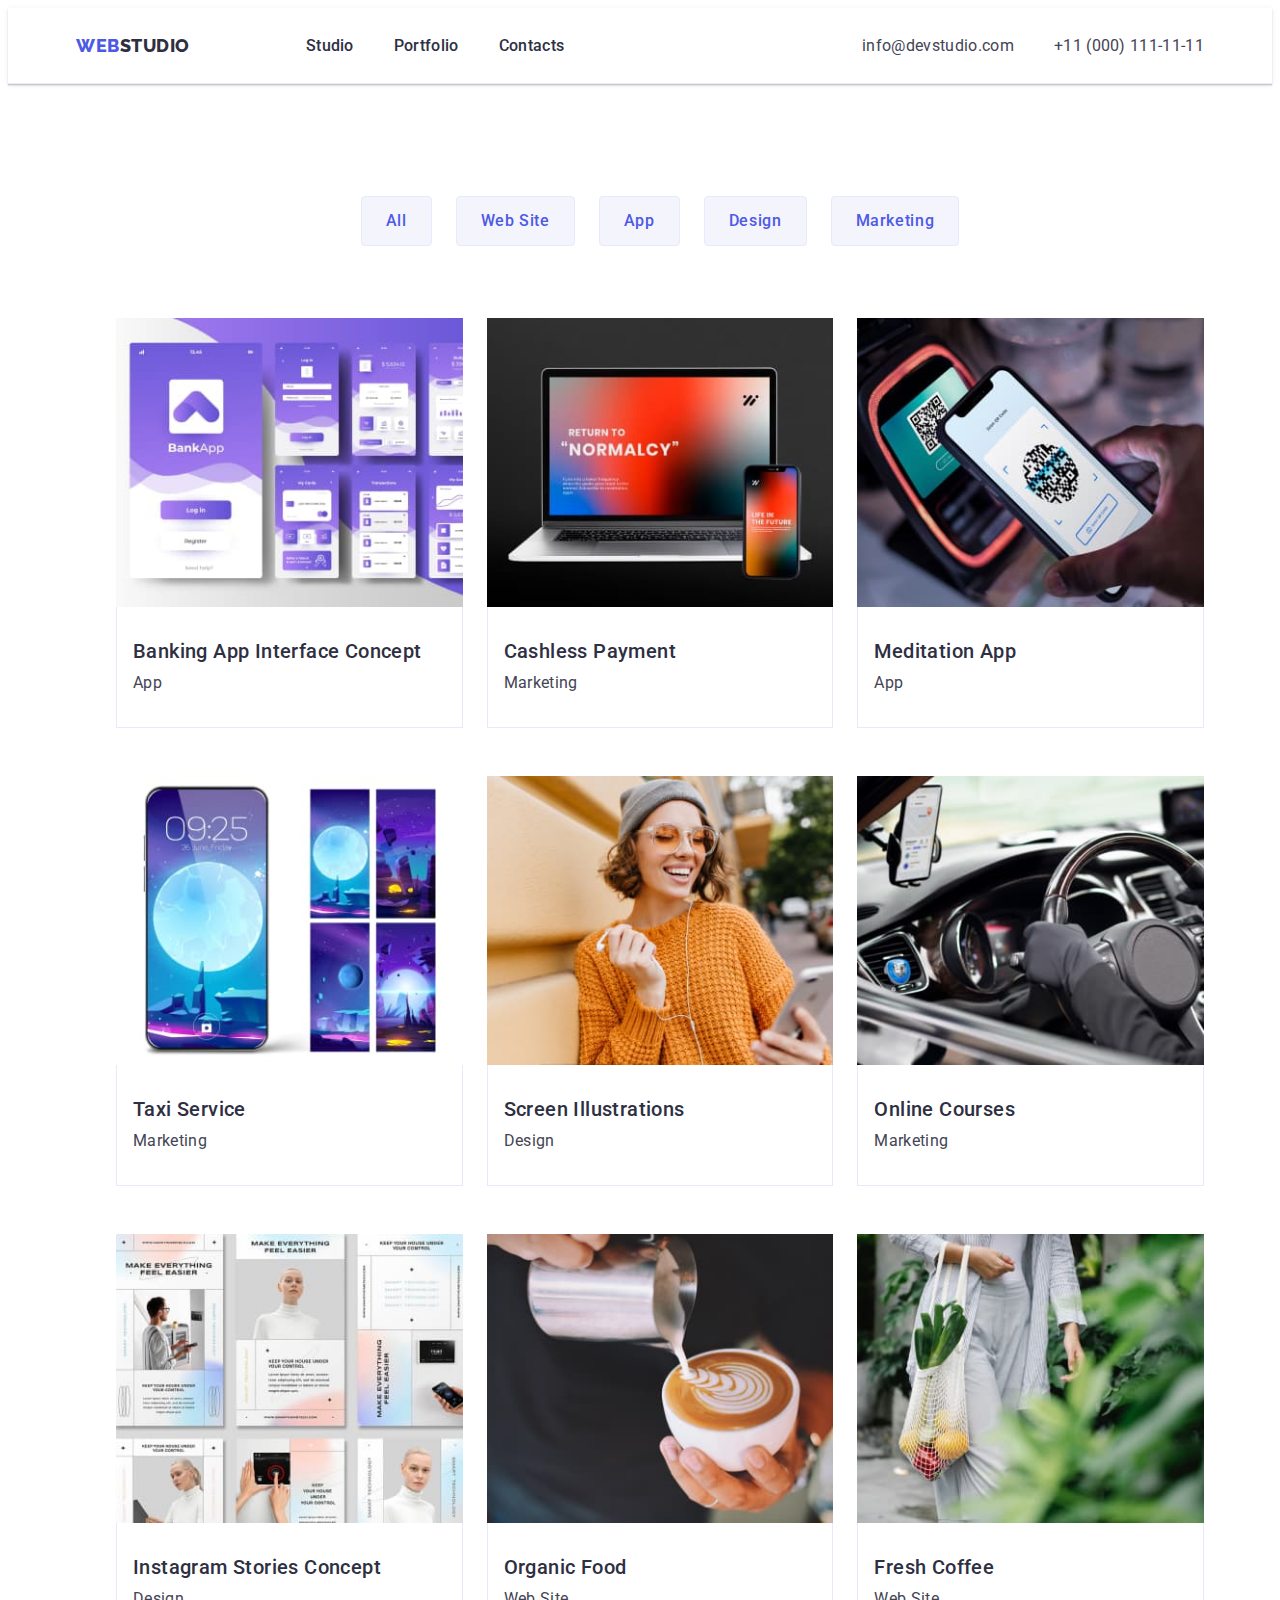
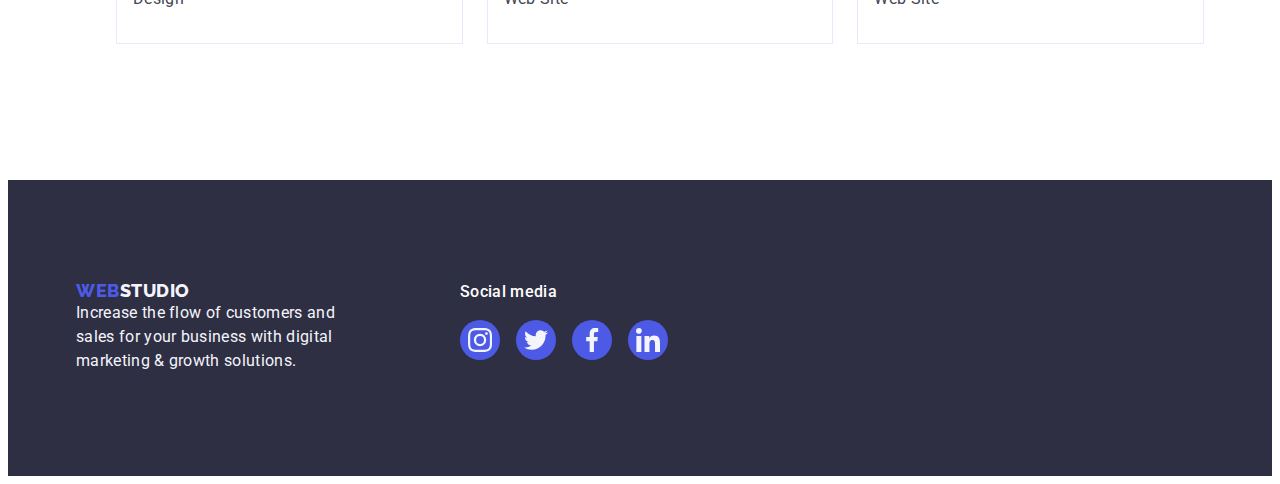
==== portfolio.html @ d9c061f6 "main" ====
<!DOCTYPE html>
<html lang="en">
  <head>
    <meta charset="UTF-8" />
    <meta name="viewport" content="width=device-width, initial-scale=1.0" />

    <link rel="preconnect" href="https://fonts.googleapis.com" />
    <link rel="preconnect" href="https://fonts.gstatic.com" crossorigin />
    <link
      href="https://fonts.googleapis.com/css2?family=Raleway:wght@100;700&family=Roboto:wght@400;500;700;900&display=swap"
      rel="stylesheet"
    />
    <title>Portfolio</title>
    <link
      rel="stylesheet"
      href="https://cdnjs.cloudflare.com/ajax/libs/modern-normalize/2.0.0/modern-normalize.min.css"
      integrity="sha512-4xo8blKMVCiXpTaLzQSLSw3KFOVPWhm/TRtuPVc4WG6kUgjH6J03IBuG7JZPkcWMxJ5huwaBpOpnwYElP/m6wg=="
      crossorigin="anonymous"
      referrerpolicy="no-referrer"
    />
    <link rel="stylesheet" href="./css/styles.css" />
  </head>
  <body>
    <!-- Header -->
    <header class="header-section">
      <div class="header-container container">
        <nav class="header-navbar">
          <!-- Logo -->
          <a class="logo-web link" href="./index.html"
            >Web<span class="logo-studio">Studio</span></a
          >
          <!-- Navigation -->
          <ul class="header-navbar-list list">
            <li><a class="nav-link link" href="./index.html">Studio</a></li>
            <li>
              <a class="nav-link link" href="./portfolio.html">Portfolio</a>
            </li>
            <li><a class="nav-link link" href="">Contacts</a></li>
          </ul>
        </nav>
        <!-- Address -->
        <address class="header-address list">
          <ul class="hearder-address-elements list">
            <li>
              <a class="contact link" href="mailto:info@devstudio.com"
                >info@devstudio.com</a
              >
            </li>
            <li>
              <a class="contact link" href="tel:+110001111111"
                >+11 (000) 111-11-11</a
              >
            </li>
          </ul>
        </address>
      </div>
    </header>
    <!-- Main Section -->
    <main>
      <!-- Filters Section -->
      <section class="porfolio-main-section">
        <div class="container">
          <h1 class="visually-hidden">hidden</h1>
          <!-- Buttons menu -->
          <ul class="portfolio-button-list list">
            <li class="portfolio-button-sublist list">
              <button type="button" class="button-filters pointer">All</button>
            </li>
            <li class="portfolio-button-sublist list">
              <button type="button" class="button-filters pointer">
                Web Site
              </button>
            </li>
            <li class="portfolio-button-sublist list">
              <button type="button" class="button-filters pointer">App</button>
            </li>
            <li class="portfolio-button-sublist list">
              <button type="button" class="button-filters pointer">
                Design
              </button>
            </li>
            <li class="portfolio-button-sublist list">
              <button type="button" class="button-filters pointer">
                Marketing
              </button>
            </li>
          </ul>
          <!-- Row 1 Section -->
          <ul class="portfolio-row-section-list list">
            <li class="portfolio-row-list list">
              <a class="row-one link" href="">
                <img
                  class="images"
                  width="360"
                  src="./images/img01.jpg"
                  alt="Banking App Interface Concept"
                />
                <div class="portfolio-div-section">
                  <h2 class="row-header">Banking App Interface Concept</h2>
                  <p class="row-paragraf">App</p>
                </div>
              </a>
            </li>
            <li class="portfolio-row-list list">
              <a class="row-one link" href="">
                <img
                  class="images"
                  width="360"
                  src="./images/img02.jpg"
                  alt="Cashless Payment"
                />
                <div class="portfolio-div-section">
                  <h2 class="row-header">Cashless Payment</h2>
                  <p class="row-paragraf">Marketing</p>
                </div>
              </a>
            </li>
            <li class="portfolio-row-list list">
              <a class="row-one link" href="">
                <img
                  class="images"
                  width="360"
                  src="./images/img03.jpg"
                  alt="Meditation App"
                />
                <div class="portfolio-div-section">
                  <h2 class="row-header">Meditation App</h2>
                  <p class="row-paragraf">App</p>
                </div>
              </a>
            </li>
            <!-- Row 2 Section -->
            <li class="portfolio-row-list list">
              <a class="row-one link" href="">
                <img
                  class="images"
                  width="360"
                  src="./images/row2_img1.jpg"
                  alt="Taxi Service"
                />
                <div class="portfolio-div-section">
                  <h2 class="row-header">Taxi Service</h2>
                  <p class="row-paragraf">Marketing</p>
                </div>
              </a>
            </li>
            <li class="portfolio-row-list list">
              <a class="row-one link" href="">
                <img
                  class="images"
                  width="360"
                  src="./images/row2_img2.jpg"
                  alt="Screen Illustrations"
                />
                <div class="portfolio-div-section">
                  <h2 class="row-header">Screen Illustrations</h2>
                  <p class="row-paragraf">Design</p>
                </div>
              </a>
            </li>
            <li class="portfolio-row-list list">
              <a class="row-one link" href="">
                <img
                  class="images"
                  width="360"
                  src="./images/row2_img3.jpg"
                  alt="Design"
                />
                <div class="portfolio-div-section">
                  <h2 class="row-header">Online Courses</h2>
                  <p class="row-paragraf">Marketing</p>
                </div>
              </a>
            </li>
            <!-- Row 3 Section -->
            <li class="portfolio-row-list list">
              <a class="row-one link" href="">
                <img
                  class="images"
                  width="360"
                  src="./images/row3_img1.jpg"
                  alt="Instagram Stories Concept"
                />
                <div class="portfolio-div-section">
                  <h2 class="row-header">Instagram Stories Concept</h2>
                  <p class="row-paragraf">Design</p>
                </div>
              </a>
            </li>
            <li class="portfolio-row-list list">
              <a class="row-one link" href="">
                <img
                  class="images"
                  width="360"
                  src="./images/row3_img2.jpg"
                  alt="Organic Food"
                />
                <div class="portfolio-div-section">
                  <h2 class="row-header">Organic Food</h2>
                  <p class="row-paragraf">Web Site</p>
                </div>
              </a>
            </li>
            <li class="portfolio-row-list list">
              <a class="row-one link" href="">
                <img
                  class="images"
                  width="360"
                  src="./images/row3_img3.jpg"
                  alt="Fresh Coffee"
                />
                <div class="portfolio-div-section">
                  <h2 class="row-header">Fresh Coffee</h2>
                  <p class="row-paragraf">Web Site</p>
                </div>
              </a>
            </li>
          </ul>
        </div>
      </section>
    </main>
    <!-- Footer -->
    <footer class="footer">
      <div class="container footer-container">
        <div class="footer-second-container">
          <a class="logo-web-footer logo-web link" href="./index.html"
            >Web<span class="logo-studio-footer">Studio</span>
          </a>
          <p class="footer-paragraf">
            Increase the flow of customers and sales for your business with
            digital marketing & growth solutions.
          </p>
        </div>
        <div class="footer-social-media">
          <p class="footer-social-media-title">Social media</p>
          <ul class="list footer-social-media-container">
            <li class="footer-social-media-list">
              <a href="" class="footer-social-media-link">
                <svg width="24" height="24" class="footer-social-media-icon">
                  <use href="./images/icons.svg#icon-instagram-2" />
                </svg>
              </a>
            </li>
            <li class="footer-social-media-list">
              <a href="" class="footer-social-media-link">
                <svg width="24" height="24" class="footer-social-media-icon">
                  <use href="./images/icons.svg#icon-twitter-1" />
                </svg>
              </a>
            </li>
            <li class="footer-social-media-list">
              <a href="" class="footer-social-media-link">
                <svg width="24" height="24" class="footer-social-media-icon">
                  <use href="./images/icons.svg#icon-facebook-1" />
                </svg>
              </a>
            </li>
            <li class="footer-social-media-list">
              <a href="" class="footer-social-media-link">
                <svg width="24" height="24" class="footer-social-media-icon">
                  <use href="./images/icons.svg#icon-linkedin-1" />
                </svg>
              </a>
            </li>
          </ul>
        </div>
      </div>
    </footer>
  </body>
</html>
---- css/styles.css ----
:root {
  --header-font-family: "Roboto", sans-serif;
  --logo-font-family: "Raleway", sans-serif;
  --brand-color-navy-blue: #2e2f42;
  --brand-color-iris: #4d5ae5;
  --brand-color-slate: #434455;
  --brand-color-light-slate: #8e8f99;
  --brand-color-ocean: #404bbf;
  --brand-color-cloud: #f4f4fd;
  --brand-color-cornflower: #e7e9fc;
  --brand-color-white: #ffffff;
}
/* Global styles */
body {
  background-color: #ffffffff;
  font-family: var(--header-font-family);
  color: var(--brand-color-slate);
}

p {
  margin: 0;
}

h2 {
  margin: 0;
}
*,
*::before,
*::after {
  box-sizing: border-box;
}

/* Classes */
.list {
  list-style: none;
}

.link:hover,
.link:focus {
  color: var(--brand-color-ocean);
}

.images {
  display: block;
  max-width: 100%;
}

.header-section {
  border-bottom: 1px solid var(--brand-color-cornflower);
  box-shadow: 0px 2px 1px rgba(46, 47, 66, 0.08),
    0px 1px 1px rgba(46, 47, 66, 0.16), 0px 1px 6px rgba(46, 47, 66, 0.08);
}

.header-container {
  display: flex;
  align-items: center;
  padding: 24px 156px;
  justify-content: space-between;
}

.container {
  width: 1158px;
  margin: 0 auto;
  padding: 0 15px;
}

.header-navbar {
  display: flex;
  align-items: center;
}

.header-navbar-list {
  display: flex;
  gap: 40px;
}

.logo-web {
  display: inline-block;
  font-weight: 800;
  font-size: 18px;
  line-height: 1.17;
  letter-spacing: 0.54px;
  color: var(--brand-color-iris);
  font-family: "Raleway", sans-serif;
  text-transform: uppercase;
  text-decoration: none;
  margin-right: 76px;
}

.logo-studio {
  color: var(--brand-color-navy-blue);
  font-size: 18px;
  line-height: 1.17;
  letter-spacing: 0.54px;
  text-transform: uppercase;
  font-weight: 800px;
  font-family: var(--logo-font-family);
}

.header-navbar-list {
  display: flex;
  margin-top: 25.5px;
  margin-bottom: 25.5px;
}

.nav-link {
  color: var(--brand-color-navy-blue);
  font-size: 16px;
  font-weight: 500;
  line-height: 24px;
  letter-spacing: 0.02em;
  text-decoration: none;
  padding: 24px 0;
}

.nav-link:hover {
  color: var(--brand-color-ocean);
}

.nav-link:focus {
  color: var(--brand-color-ocean);
}

.header-address {
  color: var(--brand-color-slate);
  font-style: normal;
  font-size: 16px;
  line-height: 150%;
  letter-spacing: 0.32px;
}

.hearder-address-elements {
  display: flex;
  gap: 40px;
  padding-left: 251px;
}

.header-address:hover,
.header-address:focus {
  color: var(--brand-color-cloud);
}
.contact {
  color: var(--brand-color-slate);
  font-size: 16px;
  font-weight: 400;
  line-height: 24px;
  letter-spacing: 0.02em;
  font-style: normal;
  text-decoration: none;
}

.row-list {
  background-color: #ffffffff;
}

.button-filters {
  font-family: var(--header-font-family);
  border: none;
  color: var(--brand-color-iris);
  font-size: 16px;
  font-weight: 500;
  line-height: 1.5;
  letter-spacing: 0.04em;
  cursor: pointer;
  background: var(--brand-color-cloud);
  padding: 12px 24px;
  border: 1px solid var(--brand-color-cornflower);
  border-radius: 4px;
}

.button-filters:hover,
.button-filters:focus {
  background: var(--brand-color-ocean);
  color: #ffffffff;
  border: 0px solid rgba(0, 0, 0, 0);
  box-shadow: 0px 3px 1px rgba(0, 0, 0, 0.1), 0px 2px 1px rgba(0, 0, 0, 0.08),
    0px 2px 2px rgba(0, 0, 0, 0.12);
  box-shadow: 0px 3px 1px rgba(0, 0, 0, 0.1), 0px 2px 1px rgba(0, 0, 0, 0.08),
    0px 2px 2px rgba(0, 0, 0, 0.12);
}

.pointer {
  cursor: pointer;
}

.row-one {
  display: block;
  text-decoration: none;
}

.row-one:hover,
.row-one:focus {
  box-shadow: 0px 1px 6px rgba(46, 47, 66, 0.08),
    0px 1px 1px rgba(46, 47, 66, 0.16), 0px 2px 1px rgba(46, 47, 66, 0.08);
  box-shadow: 0px 1px 6px rgba(46, 47, 66, 0.08),
    0px 1px 1px rgba(46, 47, 66, 0.16), 0px 2px 1px rgba(46, 47, 66, 0.08);
}

.row-header {
  color: var(--brand-color-navy-blue);
  font-size: 20px;
  font-weight: 500;
  line-height: 1.2;
  letter-spacing: 0.4px;
  font-style: normal;
  margin-bottom: 8px;
}

.row-paragraf {
  color: var(--brand-color-slate);
  font-size: 16px;
  font-weight: 400;
  line-height: 1.5;
  letter-spacing: 0.32px;
  font-style: normal;
}

/* Portfolio */

.porfolio-main-section {
  padding-top: 96px;
  padding-bottom: 120px;
}

.portfolio-button-list {
  display: flex;
  justify-content: center;
  gap: 24px;
  margin-bottom: 72px;
}

.portfolio-button-sublist {
  display: flex;
  justify-content: center;
  align-items: center;
}

.portfolio-row-section-list {
  display: flex;
  flex-wrap: wrap;
  column-gap: 24px;
  row-gap: 48px;
}

.portfolio-row-list {
  flex-basis: calc((100% - 48px) / 3);
  text-decoration: none;
}

.portfolio-div-section {
  padding: 32px 16px;
  border: 1px solid var(--brand-color-cornflower);
  border-top: none;
}

/* Footer symols */

.footer {
  background-color: var(--brand-color-navy-blue);
  padding: 100px 0;
}

.logo-web-footer {
  display: inline-block;
}

.footer-paragraf {
  font-size: 16px;
  color: var(--brand-color-cloud);
  font-style: normal;
  font-weight: 400;
  line-height: 1.5;
  letter-spacing: 0.32px;
  max-width: 264px;
}

.logo-studio-footer {
  color: var(--brand-color-cloud);
  font-size: 18px;
  font-style: "Raleway", sans-serif;
  line-height: 1.17;
  letter-spacing: 0.54px;
  text-transform: uppercase;
  font-weight: 800px;
  font-family: "Raleway", sans-serif;
  margin-bottom: 16px;
  margin: 0;
}

.footer-container {
  display: flex;
  align-items: baseline;
}

.footer-second-container {
  margin-right: 120px;
  flex-direction: column;
  display: inline-block;
}

.footer-social-media-title {
  margin-bottom: 16px;
  font-family: var(--header-font-family);
  font-weight: 500;
  font-size: 16px;
  font-style: normal;
  line-height: 1.5;
  letter-spacing: 0.02em;
  color: var(--brand-color-white);
}

.footer-social-media-container {
  display: flex;
  gap: 16px;
  justify-content: center;
  list-style-type: none;
  padding: 0;
}

.footer-social-media-list {
  width: 40px;
  height: 40px;
}

.footer-social-media-link {
  width: 100%;
  height: 100%;
  background-color: var(--brand-color-iris);
  border-radius: 50%;
  display: flex;
  justify-content: center;
  align-items: center;
  align-items: center;
}

.footer-social-media-link:hover,
.footer-social-media-link:focus {
  background-color: #31d0aa;
  background-color: #31d0aa;
}

.footer-social-media-icon {
  fill: var(--brand-color-cloud);
}

/* index.html */

/* Section 1 from main - index.html */

.first-section {
  --header-image-bg-color: rgba(46, 47, 66, 0.7);

  background-image: linear-gradient(
      var(--header-image-bg-color),
      var(--header-image-bg-color)
    ),
    url("../images/people-office1.jpg");
  background-repeat: no-repeat;
  background-position: center;
  background-size: cover;
  color: white;
  display: flex;
  text-align: center;
  padding: 188px 0;
  max-width: 1440px;
  margin-inline: auto;
}

.first-section-title {
  font-family: var(--header-font-family);
  font-size: 56px;
  font-style: normal;
  text-align: center;
  font-weight: 700;
  line-height: 1.07;
  letter-spacing: 0.02em;
  max-width: 496px;
  padding-bottom: 48px;
  margin: 0 auto;
}

.first-section-button {
  font-family: var(--header-font-family);
  font-size: 16px;
  font-weight: 500;
  line-height: 24px;
  letter-spacing: 0.04em;
  background-color: var(--brand-color-iris);
  color: #ffffff;
  display: block;
  min-width: 169px;
  height: 56px;
  border: none;
  border-radius: 4px;
  box-shadow: 0px 4px 4px 0px rgba(0, 0, 0, 0.15);
  margin: 0 auto;
}

.first-section-button:hover,
.first-section-button:focus {
  background-color: var(--brand-color-ocean);
}
/* Section 2 from main - index.html */

.second-section {
  padding: 120px 0px;
}

.svg-container {
  display: flex;
  align-items: center;
  justify-content: center;
  height: 112px;
  background-color: var(--brand-color-cloud);
  border-radius: 4px;
  margin-bottom: 8px;
}

.visually-hidden {
  position: absolute;
  width: 1px;
  height: 1px;
  margin: -1px;
  border: 0;
  padding: 0;
  white-space: nowrap;
  clip-path: inset(100%);
  clip: rect(0 0 0 0);
  overflow: hidden;
}

.second-section-list {
  display: flex;
  gap: 24px;
}

.second-section-listli {
  width: calc((100% - 72px) / 4);
  width: 100%;
  min-width: 264px;
  flex-direction: column;
  align-items: flex-start;
  gap: 8px;
  border-top-left-radius: 0px;
  border-top-right-radius: 0px;
  border-bottom-right-radius: 4px;
  border-bottom-left-radius: 4px;
  box-shadow: 0px 1px 6px rgba(46, 47, 66, 0.08),
    0px 1px 1px rgba(46, 47, 66, 0.16), 0px 2px 1px rgba(46, 47, 66, 0.08);
}

.second-section-list-title {
  font-weight: 500;
  font-size: 20px;
  line-height: 1.2;
  letter-spacing: 0.4px;
  color: var(--brand-color-navy-blue);
  font-style: normal;
  background-color: #ffffffff;
  margin-bottom: 8px;
}

.second-section-list-paragraf {
  font-size: 16px;
  font-style: normal;
  font-weight: 400;
  line-height: 1.5;
  letter-spacing: 0.32px;
  color: var(--brand-color-slate);
}

/* Section 3 from main - index.html */

.third-section {
  display: flex;
  flex-direction: column;
  flex-wrap: wrap;
  padding-bottom: 120px;
}

.third-section-main-title {
  font-size: 36px;
  line-height: 1.11;
  letter-spacing: 0.72px;
  text-transform: capitalize;
  color: var(--brand-color-navy-blue);
  text-align: center;
  display: flex;
  flex-direction: column;
  margin-bottom: 72px;
}

.third-section-list {
  display: flex;
  flex-direction: row;
  width: 1128px;
  gap: 24px;
  justify-content: center;
  align-items: center;
  padding-bottom: 120px;
  padding-left: 156px;
  padding-right: 156px;
}

.third-section-listli {
  width: calc((100% - 48px) / 3);
  width: 100%;
  min-width: 360px;
  border: 1px solid var(--brand-color-cornflower);
  display: inline-flex;
  flex-direction: column;
  align-items: flex-start;
}

/* Section 4 from main - index.html */

.fourth-section-main {
  background: var(--brand-color-cloud);
  display: flex;
  padding: 120px 0;
}

.fourth-section-list {
  display: flex;
  gap: 24px;
  padding: 0;
}

.fourth-section {
  background-color: #ffffff;
  border-radius: 0px 0px 4px 4px;
  box-shadow: 0px 2px 1px 0px rgba(46, 47, 66, 0.08),
    0px 1px 1px 0px rgba(46, 47, 66, 0.16),
    0px 1px 6px 0px rgba(46, 47, 66, 0.08);
}

.our-team-title {
  color: var(--brand-color-navy-blue);
  font-size: 36px;
  font-weight: 700px;
  line-height: 1.11;
  letter-spacing: 0.72px;
  text-align: center;
  text-transform: capitalize;
  margin-bottom: 72px;
}

.forth-section-div {
  padding: 32px 0;
}

.forth-section-h-titles {
  color: var(--brand-color-navy-blue);
  text-align: center;
  font-family: var(--header-font-family);
  font-size: 20px;
  font-weight: 500;
  line-height: 1.2;
  letter-spacing: 0.4px;
  margin-bottom: 8px;
}

.forth-section-paragraf {
  color: var(--brand-color-slate);
  text-align: center;
  font-family: var(--header-font-family);
  line-height: 150%;
  letter-spacing: 0.32px;
  margin-bottom: 32px;
  font-size: 16px;
}

.social-media {
  display: flex;
  justify-content: center;
  gap: 24px;
  list-style: none;
  padding-inline-start: 0%;
}

.social-media-icons {
  width: 40px;
  height: 40px;
}

.social-media-link {
  width: 100%;
  height: 100%;
  background-color: var(--brand-color-iris);
  border-radius: 50%;
  display: flex;
  justify-content: center;
  align-items: center;
  align-items: center;
  width: 40px;
  height: 40px;
}

.social-media-link:hover,
.social-media-link:focus {
  background-color: var(--brand-color-ocean);
  background-color: var(--brand-color-ocean);
}

.social-media-icon-fill {
  fill: var(--brand-color-cloud);
}

/* Section 5 from main - index.html */

.fifth-section {
  padding-top: 120px;
  padding-bottom: 120px;
  font-weight: 500;
  font-size: 20px;
  line-height: 1.2;
  letter-spacing: 0.02em;
  color: var(--brand-color-navy-blue);
}

.customers-title {
  font-size: 36px;
  line-height: 1.11;
  color: var(--brand-color-navy-blue);
  margin-bottom: 72px;
  text-align: center;
}

.customers-list {
  display: flex;
  align-items: flex-start;
  gap: 24px;
  padding: 0;
}

.customers-list-li {
  width: calc((100% - 120px) / 6);
  height: 88px;
}

.customers-link {
  width: 100%;
  height: 100%;
  border-radius: 4px;
  border: 1px solid #8e8f99;
  display: flex;
  align-items: center;
  justify-content: center;
  color: var(--brand-color-light-slate);
}

.customers-link:hover,
.customers-link:focus {
  border-color: var(--brand-color-ocean);
  color: var(--brand-color-ocean);
  border-color: var(--brand-color-ocean);
  color: var(--brand-color-ocean);
}

.customers-icons {
  fill: currentColor;
}
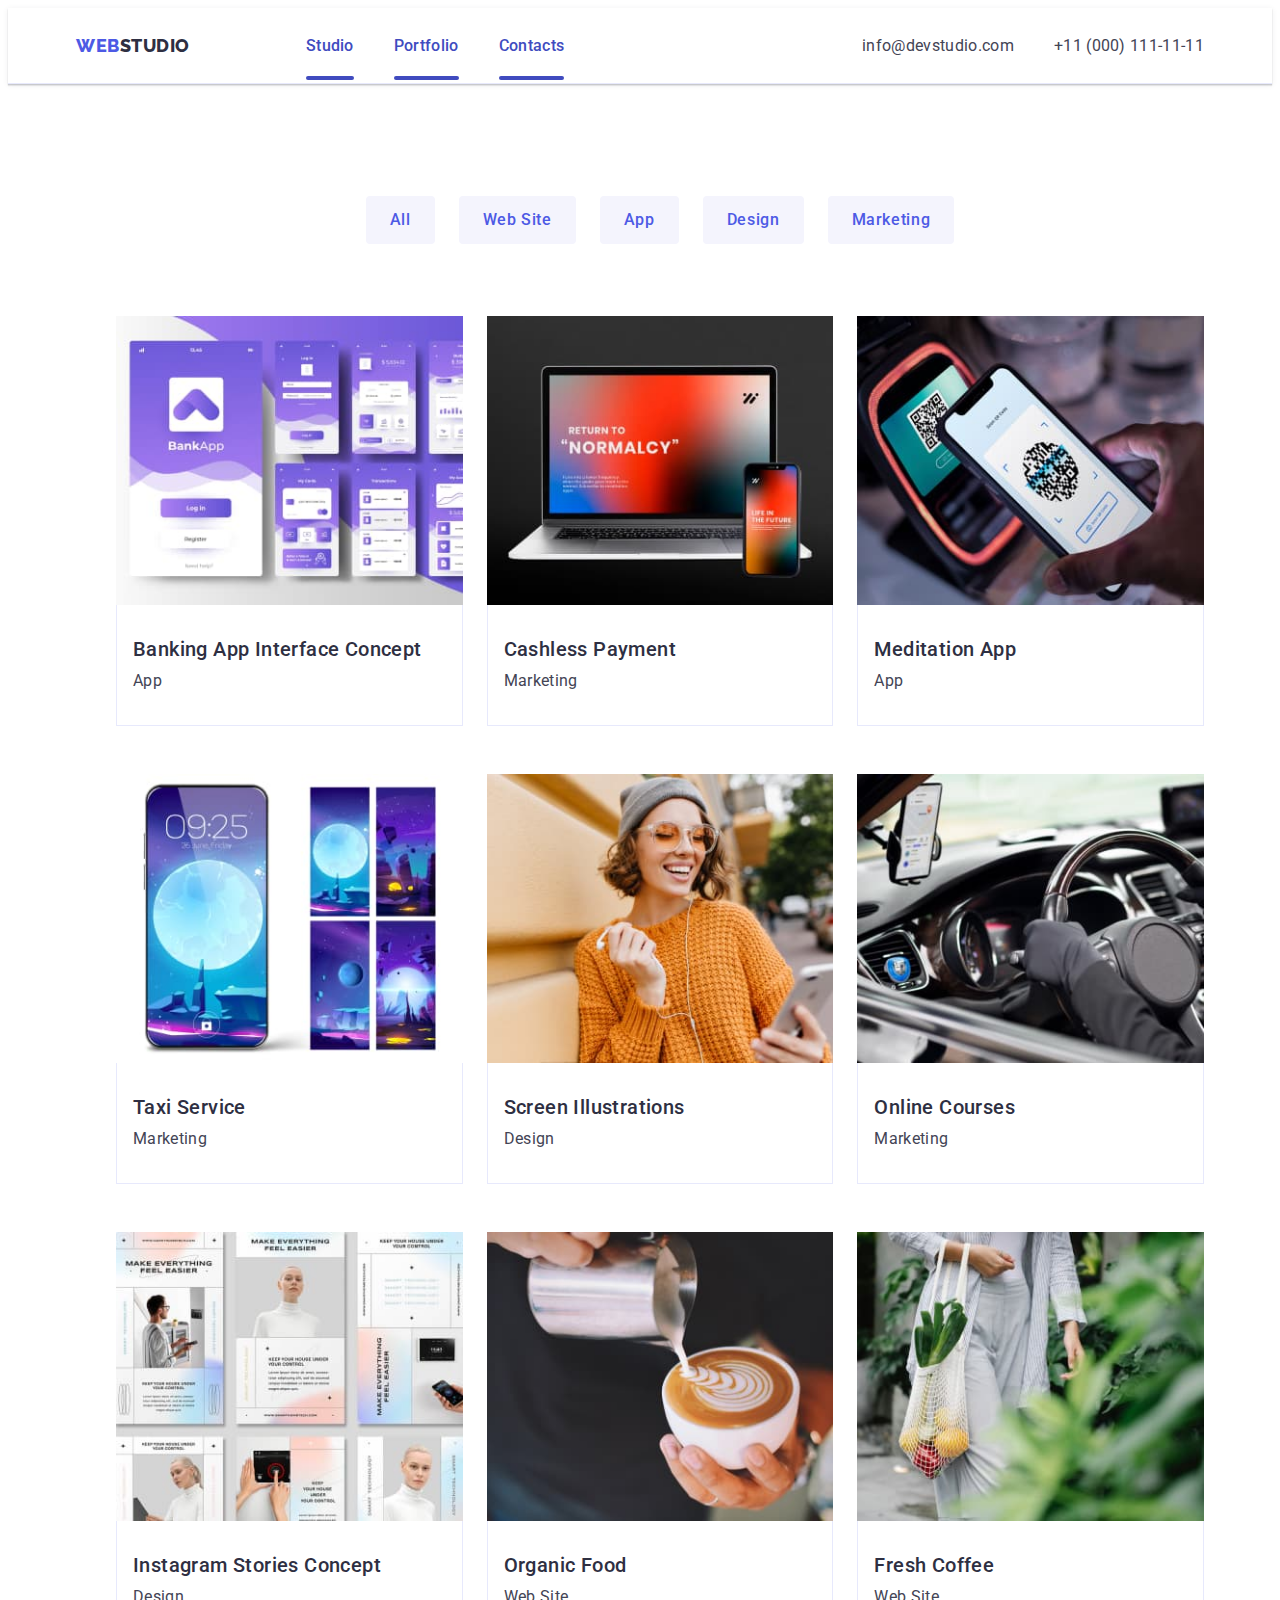
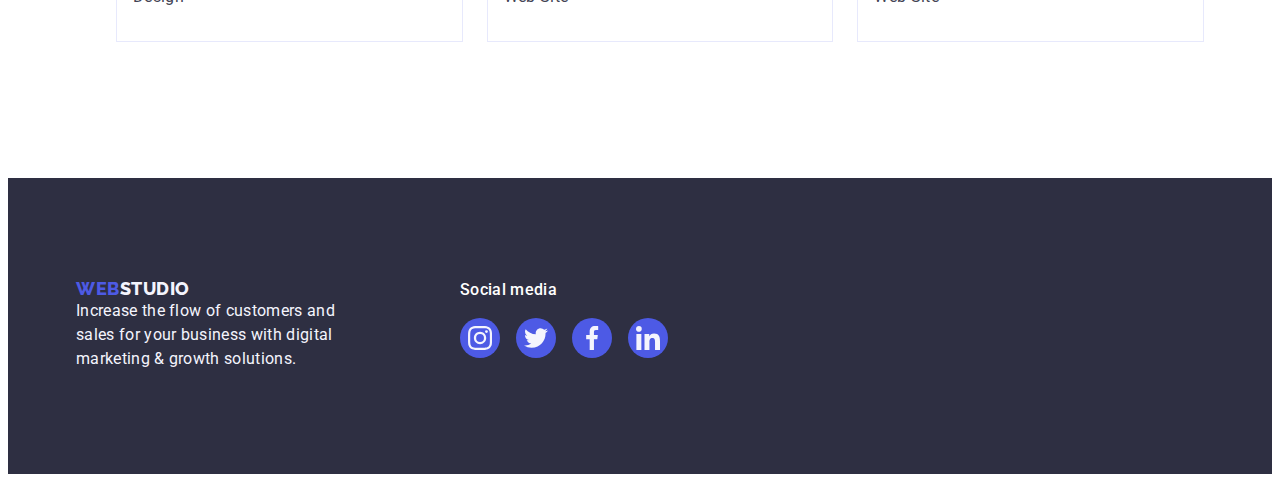
==== commit 6c564a1a: "main" ====
--- a/portfolio.html
+++ b/portfolio.html
@@ -63,23 +63,23 @@
           <h1 class="visually-hidden">hidden</h1>
           <!-- Buttons menu -->
           <ul class="portfolio-button-list list">
-            <li class="portfolio-button-sublist list">
+            <li>
               <button type="button" class="button-filters pointer">All</button>
             </li>
-            <li class="portfolio-button-sublist list">
+            <li>
               <button type="button" class="button-filters pointer">
                 Web Site
               </button>
             </li>
-            <li class="portfolio-button-sublist list">
+            <li>
               <button type="button" class="button-filters pointer">App</button>
             </li>
-            <li class="portfolio-button-sublist list">
+            <li>
               <button type="button" class="button-filters pointer">
                 Design
               </button>
             </li>
-            <li class="portfolio-button-sublist list">
+            <li>
               <button type="button" class="button-filters pointer">
                 Marketing
               </button>
@@ -89,6 +89,7 @@
           <ul class="portfolio-row-section-list list">
             <li class="portfolio-row-list list">
               <a class="row-one link" href="">
+                <div></div>
                 <img
                   class="images"
                   width="360"
--- a/css/styles.css
+++ b/css/styles.css
@@ -104,13 +104,15 @@
 }
 
 .nav-link {
-  color: var(--brand-color-navy-blue);
   font-size: 16px;
   font-weight: 500;
   line-height: 24px;
   letter-spacing: 0.02em;
   text-decoration: none;
   padding: 24px 0;
+  position: relative;
+  color: var(--brand-color-ocean);
+  transition: color 250ms cubic-bezier(0.4, 0, 0.2, 1);
 }
 
 .nav-link:hover {
@@ -119,6 +121,17 @@
 
 .nav-link:focus {
   color: var(--brand-color-ocean);
+}
+
+.nav-link::after {
+  content: "";
+    position: absolute;
+    left: 0;
+    bottom: -1px;
+    height: 4px;
+    width: 100%;
+    background-color: var(--brand-color-ocean);
+    border-radius: 2px;
 }
 
 .header-address {
@@ -147,6 +160,7 @@
   letter-spacing: 0.02em;
   font-style: normal;
   text-decoration: none;
+  transition: color 250ms cubic-bezier(0.4, 0, 0.2, 1);
 }
 
 .row-list {
@@ -162,15 +176,15 @@
   line-height: 1.5;
   letter-spacing: 0.04em;
   cursor: pointer;
-  background: var(--brand-color-cloud);
+  background-color: var(--brand-color-cloud);
   padding: 12px 24px;
-  border: 1px solid var(--brand-color-cornflower);
   border-radius: 4px;
+  transition: color 250ms cubic-bezier(0.4, 0, 0.2, 1), background-color 250ms cubic-bezier(0.4, 0, 0, 0.2, 1), border-color 250ms cubic-bezier(0.4, 0, 0.2, 1), box-shadow 250ms cubic-bezier(0.4, 0, 0, 0.2, 1);
 }
 
 .button-filters:hover,
 .button-filters:focus {
-  background: var(--brand-color-ocean);
+  background-color: var(--brand-color-ocean);
   color: #ffffffff;
   border: 0px solid rgba(0, 0, 0, 0);
   box-shadow: 0px 3px 1px rgba(0, 0, 0, 0.1), 0px 2px 1px rgba(0, 0, 0, 0.08),
@@ -186,14 +200,13 @@
 .row-one {
   display: block;
   text-decoration: none;
+  transition: box-shadow 250ms cubic-bezier(0.4, 0, 0, 0.2, 1);
 }
 
 .row-one:hover,
 .row-one:focus {
-  box-shadow: 0px 1px 6px rgba(46, 47, 66, 0.08),
-    0px 1px 1px rgba(46, 47, 66, 0.16), 0px 2px 1px rgba(46, 47, 66, 0.08);
-  box-shadow: 0px 1px 6px rgba(46, 47, 66, 0.08),
-    0px 1px 1px rgba(46, 47, 66, 0.16), 0px 2px 1px rgba(46, 47, 66, 0.08);
+  transform: translateY(0);
+  transform: translateY(0);
 }
 
 .row-header {
@@ -227,12 +240,6 @@
   justify-content: center;
   gap: 24px;
   margin-bottom: 72px;
-}
-
-.portfolio-button-sublist {
-  display: flex;
-  justify-content: center;
-  align-items: center;
 }
 
 .portfolio-row-section-list {
@@ -331,6 +338,7 @@
   justify-content: center;
   align-items: center;
   align-items: center;
+  transition: background-color 250ms cubic-bezier(0.4, 0, 0.2, 1);
 }
 
 .footer-social-media-link:hover,
@@ -394,6 +402,7 @@
   border-radius: 4px;
   box-shadow: 0px 4px 4px 0px rgba(0, 0, 0, 0.15);
   margin: 0 auto;
+  transition: background-color 250ms cubic-bezier(0.4, 0, 0.2, 1);
 }
 
 .first-section-button:hover,
@@ -594,6 +603,7 @@
   align-items: center;
   width: 40px;
   height: 40px;
+  transition: background-color 250ms cubic-bezier(0.4, 0, 0.2, 1);
 }
 
 .social-media-link:hover,
@@ -647,6 +657,8 @@
   align-items: center;
   justify-content: center;
   color: var(--brand-color-light-slate);
+  transition: border-color 250ms cubic-bezier(0.4, 0, 0.2, 1), color 250ms cubic-bezier(0.4, 0, 0.2, 1);
+
 }
 
 .customers-link:hover,
@@ -660,3 +672,78 @@
 .customers-icons {
   fill: currentColor;
 }
+
+/* Modal Section */
+
+.modal-js {
+  position: fixed;
+  top: 0;
+  left: 0;
+  height: 100%;
+  width: 100%;
+  background-color: rgba(46, 47, 66, 0.4);
+  transition: opacity 250ms cubic-bezier(0.4, 0, 0.2, 1),
+    visibility 250ms cubic-bezier(0.4, 0, 0.2, 1);
+}
+
+.is-hidden {
+  opacity: 0;
+  visibility: hidden;
+  pointer-events: none;
+}
+
+.modal-wind {
+
+  position: absolute;
+  top: 50%;
+  left: 50%;
+  transform: translate(-50%, -50%) scale(1);
+  width: 408px;
+  min-height: 584px;
+  background: #fcfcfc;
+  box-shadow: 0px 1px 1px rgba( 0, 0, 0, 0.14), 0px 1px 3px rgba(0, 0, 0, 0.12), 0px 2px 1px rgba(0, 0, 0, 0.2);
+  border-radius: 4px;
+  transition: transform 250ms cubic-bezier(0.4, 0, 0.2, 1);
+}
+
+.md-sv {
+
+  transition: fill 250ms cubic-bezier(0.4, 0, 0.2, 1);
+
+}
+
+.modal-btn {
+
+  position: absolute;
+  top: 24px;
+  right: 24px;
+  width: 24px;
+  height: 24px;
+  border-radius: 50%;
+  display: flex;
+  align-items: center;
+  justify-content: center;
+  background-color: #e7e9fc;
+  border: 1px solid rgba(0, 0, 0, 0.1);
+  padding: 0;
+  cursor: pointer;
+  transition: background-color 250ms cubic-bezier(0.4, 0, 0.2, 1), border 250ms cubic-bezier(0.4, 0, 0.2, 1);
+}
+
+.modal-btn:hover {
+background-color: #404bbf;
+  border:none;
+  fill: #ffffff;
+
+}
+
+.modal-btn:focus {
+
+  background-color: #404bbf;
+  border: none;
+  fill: #ffffff;
+}
+
+.close {
+  transition: fill 250ms cubic-bezier(0.4, 0, 0.2, 1);
+}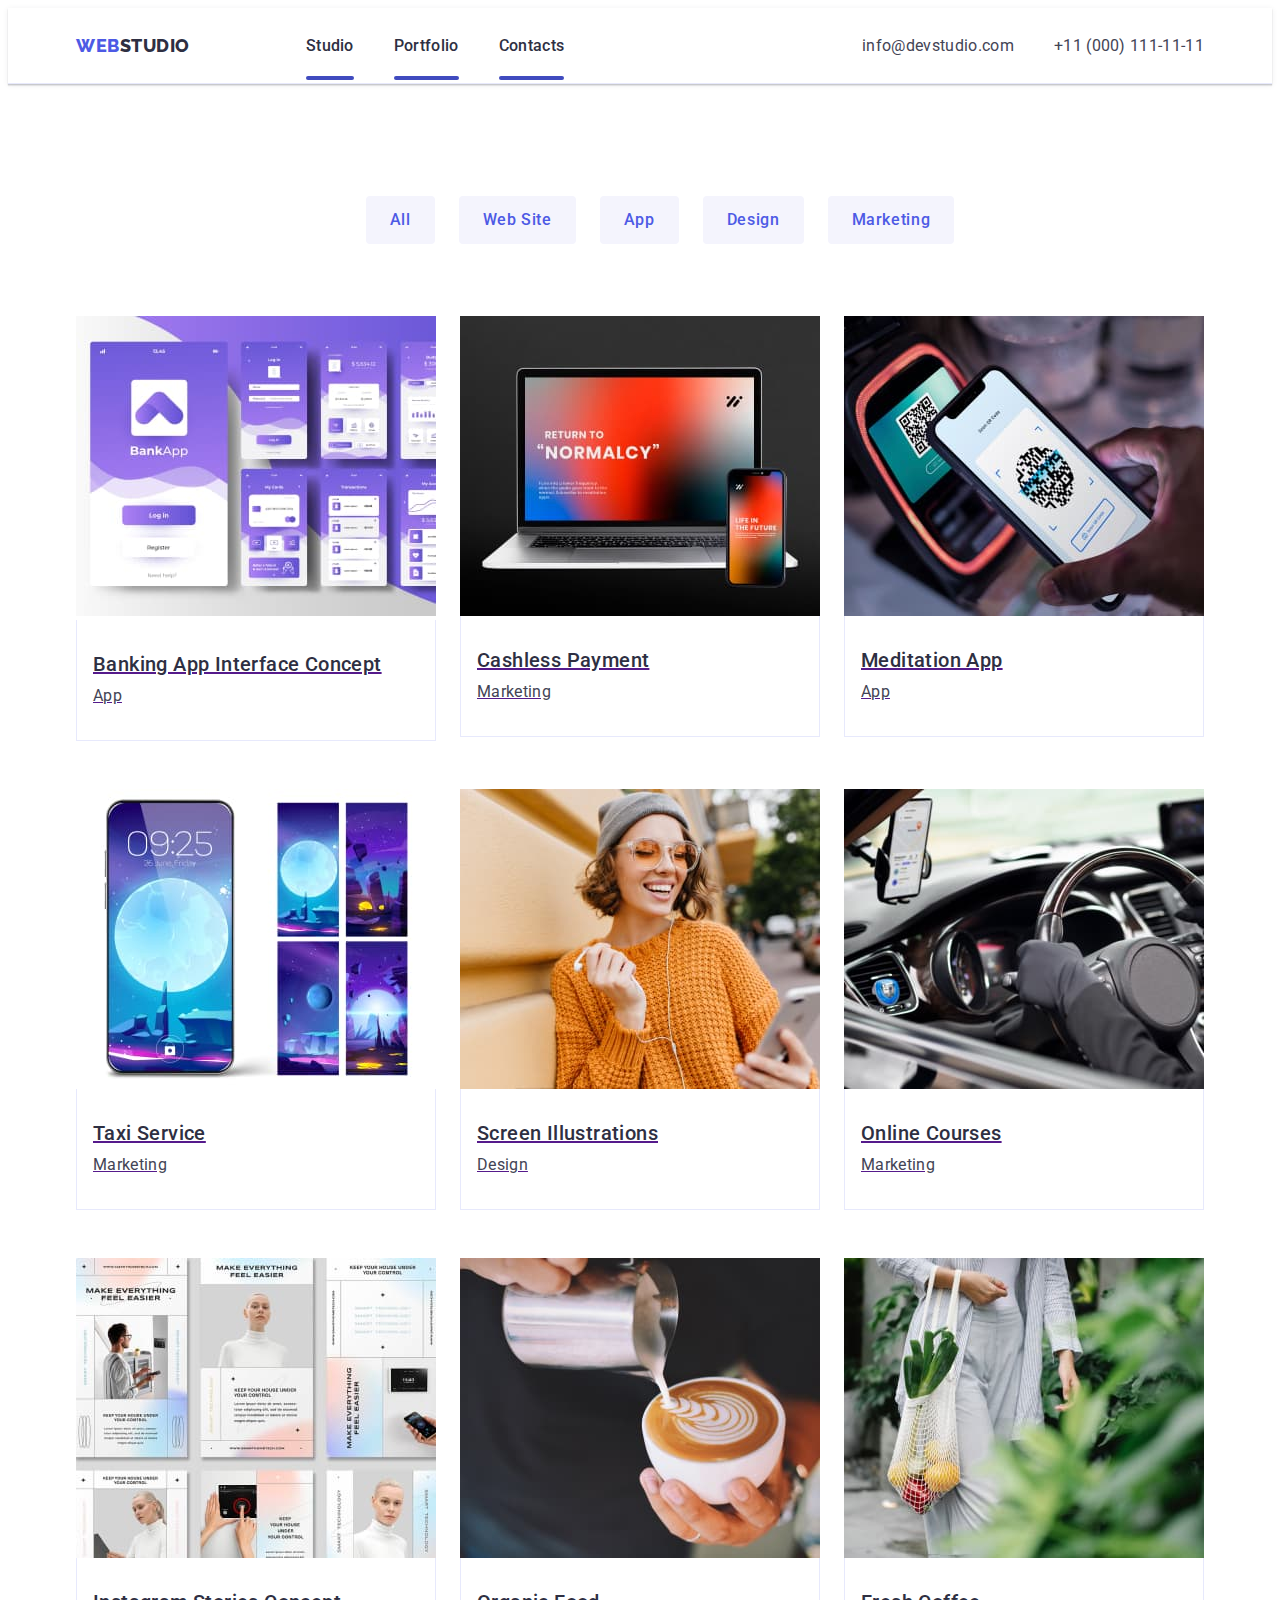
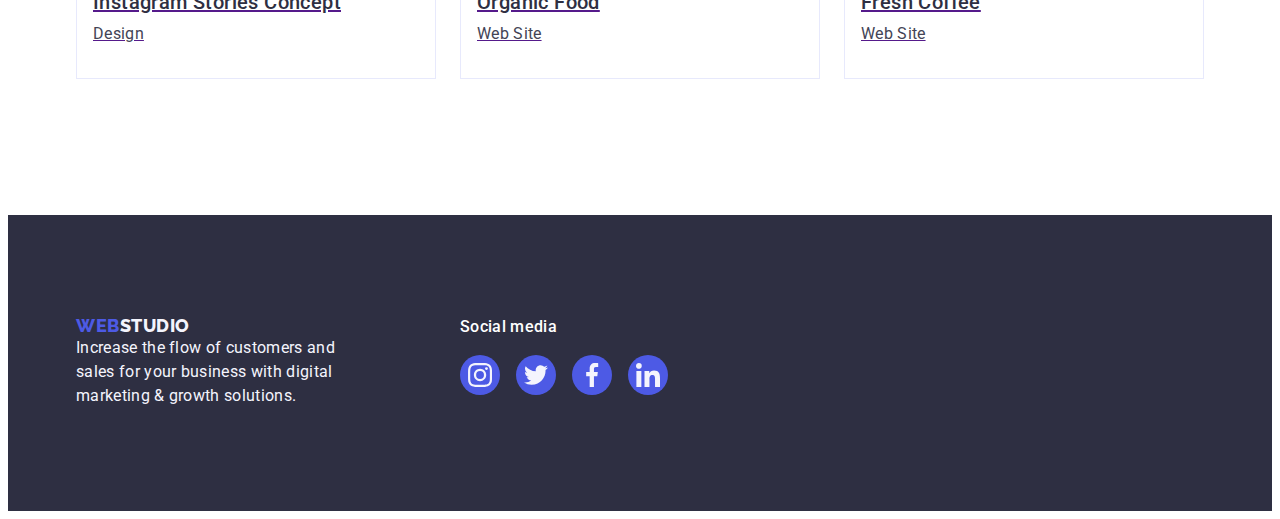
==== commit db9d381a: "main" ====
--- a/portfolio.html
+++ b/portfolio.html
@@ -87,129 +87,194 @@
           </ul>
           <!-- Row 1 Section -->
           <ul class="portfolio-row-section-list list">
-            <li class="portfolio-row-list list">
-              <a class="row-one link" href="">
-                <div></div>
-                <img
-                  class="images"
-                  width="360"
-                  src="./images/img01.jpg"
-                  alt="Banking App Interface Concept"
-                />
+            <li class="portfolio-row-list">
+              <a href="" class="row-one link">
+                <div class="row-one-container">
+                  <img
+                    src="./images/img01.jpg"
+                    alt="Banking Interface"
+                    width="360"
+                  />
+                  <p class="app-storage">
+                    14 Stylish and User-Friendly App Design Concepts · Task
+                    Manager App · Calorie Tracker App · Exotic Fruit Ecommerce
+                    App · Cloud Storage App
+                  </p>
+                </div>
                 <div class="portfolio-div-section">
                   <h2 class="row-header">Banking App Interface Concept</h2>
                   <p class="row-paragraf">App</p>
                 </div>
               </a>
             </li>
-            <li class="portfolio-row-list list">
-              <a class="row-one link" href="">
-                <img
-                  class="images"
-                  width="360"
-                  src="./images/img02.jpg"
-                  alt="Cashless Payment"
-                />
+            <li class="portfolio-row-list">
+              <a href="" class="row-one link">
+                <div class="row-one-container">
+                  <img
+                    class="images"
+                    width="360"
+                    src="./images/img02.jpg"
+                    alt="Cashless Payment"
+                  />
+                  <p class="app-storage">
+                    14 Stylish and User-Friendly App Design Concepts · Task
+                    Manager App · Calorie Tracker App · Exotic Fruit Ecommerce
+                    App · Cloud Storage App
+                  </p>
+                </div>
                 <div class="portfolio-div-section">
                   <h2 class="row-header">Cashless Payment</h2>
                   <p class="row-paragraf">Marketing</p>
                 </div>
               </a>
             </li>
-            <li class="portfolio-row-list list">
-              <a class="row-one link" href="">
-                <img
-                  class="images"
-                  width="360"
-                  src="./images/img03.jpg"
-                  alt="Meditation App"
-                />
+            <li class="portfolio-row-list">
+              <a href="" class="row-one link">
+                <div class="row-one-container">
+                  <img
+                    class="images"
+                    width="360"
+                    src="./images/img03.jpg"
+                    alt="Meditation App"
+                  />
+                  <p class="app-storage">
+                    14 Stylish and User-Friendly App Design Concepts · Task
+                    Manager App · Calorie Tracker App · Exotic Fruit Ecommerce
+                    App · Cloud Storage App
+                  </p>
+                </div>
                 <div class="portfolio-div-section">
                   <h2 class="row-header">Meditation App</h2>
                   <p class="row-paragraf">App</p>
                 </div>
               </a>
             </li>
+
             <!-- Row 2 Section -->
-            <li class="portfolio-row-list list">
-              <a class="row-one link" href="">
-                <img
-                  class="images"
-                  width="360"
-                  src="./images/row2_img1.jpg"
-                  alt="Taxi Service"
-                />
+
+            <li class="portfolio-row-list">
+              <a href="" class="row-one link">
+                <div class="row-one-container">
+                  <img
+                    class="images"
+                    width="360"
+                    src="./images/row2_img1.jpg"
+                    alt="Taxi Service"
+                  />
+                  <p class="app-storage">
+                    14 Stylish and User-Friendly App Design Concepts · Task
+                    Manager App · Calorie Tracker App · Exotic Fruit Ecommerce
+                    App · Cloud Storage App
+                  </p>
+                </div>
                 <div class="portfolio-div-section">
                   <h2 class="row-header">Taxi Service</h2>
                   <p class="row-paragraf">Marketing</p>
                 </div>
               </a>
             </li>
-            <li class="portfolio-row-list list">
-              <a class="row-one link" href="">
-                <img
-                  class="images"
-                  width="360"
-                  src="./images/row2_img2.jpg"
-                  alt="Screen Illustrations"
-                />
+            <li class="portfolio-row-list">
+              <a href="" class="row-one link">
+                <div class="row-one-container">
+                  <img
+                    class="images"
+                    width="360"
+                    src="./images/row2_img2.jpg"
+                    alt="Screen Illustrations"
+                  />
+                  <p class="app-storage">
+                    14 Stylish and User-Friendly App Design Concepts · Task
+                    Manager App · Calorie Tracker App · Exotic Fruit Ecommerce
+                    App · Cloud Storage App
+                  </p>
+                </div>
                 <div class="portfolio-div-section">
                   <h2 class="row-header">Screen Illustrations</h2>
                   <p class="row-paragraf">Design</p>
                 </div>
               </a>
             </li>
-            <li class="portfolio-row-list list">
-              <a class="row-one link" href="">
-                <img
-                  class="images"
-                  width="360"
-                  src="./images/row2_img3.jpg"
-                  alt="Design"
-                />
+            <li class="portfolio-row-list">
+              <a href="" class="row-one link">
+                <div class="row-one-container">
+                  <img
+                    class="images"
+                    width="360"
+                    src="./images/row2_img3.jpg"
+                    alt="Design"
+                  />
+                  <p class="app-storage">
+                    14 Stylish and User-Friendly App Design Concepts · Task
+                    Manager App · Calorie Tracker App · Exotic Fruit Ecommerce
+                    App · Cloud Storage App
+                  </p>
+                </div>
                 <div class="portfolio-div-section">
                   <h2 class="row-header">Online Courses</h2>
                   <p class="row-paragraf">Marketing</p>
                 </div>
               </a>
             </li>
+
             <!-- Row 3 Section -->
-            <li class="portfolio-row-list list">
-              <a class="row-one link" href="">
-                <img
-                  class="images"
-                  width="360"
-                  src="./images/row3_img1.jpg"
-                  alt="Instagram Stories Concept"
-                />
+
+            <li class="portfolio-row-list">
+              <a href="" class="row-one link">
+                <div class="row-one-container">
+                  <img
+                    class="images"
+                    width="360"
+                    src="./images/row3_img1.jpg"
+                    alt="Instagram Stories Concept"
+                  />
+                  <p class="app-storage">
+                    14 Stylish and User-Friendly App Design Concepts · Task
+                    Manager App · Calorie Tracker App · Exotic Fruit Ecommerce
+                    App · Cloud Storage App
+                  </p>
+                </div>
                 <div class="portfolio-div-section">
                   <h2 class="row-header">Instagram Stories Concept</h2>
                   <p class="row-paragraf">Design</p>
                 </div>
               </a>
             </li>
-            <li class="portfolio-row-list list">
-              <a class="row-one link" href="">
-                <img
-                  class="images"
-                  width="360"
-                  src="./images/row3_img2.jpg"
-                  alt="Organic Food"
-                />
+            <li class="portfolio-row-list">
+              <a href="" class="row-one link">
+                <div class="row-one-container">
+                  <img
+                    class="images"
+                    width="360"
+                    src="./images/row3_img2.jpg"
+                    alt="Organic Food"
+                  />
+                  <p class="app-storage">
+                    14 Stylish and User-Friendly App Design Concepts · Task
+                    Manager App · Calorie Tracker App · Exotic Fruit Ecommerce
+                    App · Cloud Storage App
+                  </p>
+                </div>
                 <div class="portfolio-div-section">
                   <h2 class="row-header">Organic Food</h2>
                   <p class="row-paragraf">Web Site</p>
                 </div>
               </a>
             </li>
-            <li class="portfolio-row-list list">
-              <a class="row-one link" href="">
-                <img
-                  class="images"
-                  width="360"
-                  src="./images/row3_img3.jpg"
-                  alt="Fresh Coffee"
-                />
+            <li class="portfolio-row-list">
+              <a href="" class="row-one link">
+                <div class="row-one-container">
+                  <img
+                    class="images"
+                    width="360"
+                    src="./images/row3_img3.jpg"
+                    alt="Fresh Coffee"
+                  />
+                  <p class="app-storage">
+                    14 Stylish and User-Friendly App Design Concepts · Task
+                    Manager App · Calorie Tracker App · Exotic Fruit Ecommerce
+                    App · Cloud Storage App
+                  </p>
+                </div>
                 <div class="portfolio-div-section">
                   <h2 class="row-header">Fresh Coffee</h2>
                   <p class="row-paragraf">Web Site</p>
--- a/css/styles.css
+++ b/css/styles.css
@@ -104,34 +104,34 @@
 }
 
 .nav-link {
+  color: var(--brand-color-ocean);
+  color: var(--brand-color-navy-blue);
   font-size: 16px;
   font-weight: 500;
-  line-height: 24px;
+  line-height: 1.5em;
   letter-spacing: 0.02em;
   text-decoration: none;
   padding: 24px 0;
   position: relative;
-  color: var(--brand-color-ocean);
   transition: color 250ms cubic-bezier(0.4, 0, 0.2, 1);
 }
 
-.nav-link:hover {
-  color: var(--brand-color-ocean);
-}
-
-.nav-link:focus {
+.nav-link:hover,
+.nav-link:focus,
+.nav-link:active {
+  border-color: var(--brand-color-ocean);
   color: var(--brand-color-ocean);
 }
 
 .nav-link::after {
   content: "";
-    position: absolute;
-    left: 0;
-    bottom: -1px;
-    height: 4px;
-    width: 100%;
-    background-color: var(--brand-color-ocean);
-    border-radius: 2px;
+  position: absolute;
+  left: 0;
+  bottom: -1px;
+  height: 4px;
+  width: 100%;
+  background-color: var(--brand-color-ocean);
+  border-radius: 2px;
 }
 
 .header-address {
@@ -179,7 +179,10 @@
   background-color: var(--brand-color-cloud);
   padding: 12px 24px;
   border-radius: 4px;
-  transition: color 250ms cubic-bezier(0.4, 0, 0.2, 1), background-color 250ms cubic-bezier(0.4, 0, 0, 0.2, 1), border-color 250ms cubic-bezier(0.4, 0, 0.2, 1), box-shadow 250ms cubic-bezier(0.4, 0, 0, 0.2, 1);
+  transition: color 250ms cubic-bezier(0.4, 0, 0.2, 1),
+    background-color 250ms cubic-bezier(0.4, 0, 0.2, 1),
+    border-color 250ms cubic-bezier(0.4, 0, 0.2, 1),
+    box-shadow 250ms cubic-bezier(0.4, 0, 0.2, 1);
 }
 
 .button-filters:hover,
@@ -193,20 +196,52 @@
     0px 2px 2px rgba(0, 0, 0, 0.12);
 }
 
+.app-storage {
+  position: absolute;
+  top: 0;
+  font-size: 16px;
+  line-height: 1.5em;
+  letter-spacing: 0.02em;
+  color: var(--light-color);
+  padding: 40px 32px;
+  background-color: #4d5ae5;
+  width: 100%;
+  height: 100%;
+  transform: translateY(100%);
+  transition: transform 250ms cubic-bezier(0.4, 0, 0.2, 1);
+}
+
 .pointer {
   cursor: pointer;
 }
 
 .row-one {
+  width: calc((100%-48px) / 3);
   display: block;
-  text-decoration: none;
-  transition: box-shadow 250ms cubic-bezier(0.4, 0, 0, 0.2, 1);
-}
-
-.row-one:hover,
+  transition: box-shadow 250ms cubic-bezier(0.4, 0, 0.2, 1);
+}
+
+.row-one:hover {
+  box-shadow: 0px 1px 6px rgba(46, 47, 66, 0.08),
+    0px 1px 1px rgba(46, 47, 66, 0.16), 0px 2px 1px rgba(46, 47, 66, 0.08);
+}
+
 .row-one:focus {
-  transform: translateY(0);
-  transform: translateY(0);
+  box-shadow: 0px 1px 6px rgba(46, 47, 66, 0.08),
+    0px 1px 1px rgba(46, 47, 66, 0.16), 0px 2px 1px rgba(46, 47, 66, 0.08);
+}
+
+.row-one:hover .app-storage {
+  transform: translateY(0%);
+}
+
+.row-one:focus .app-storage {
+  transform: translateY(0%);
+}
+
+.row-one-container {
+  position: relative;
+  overflow: hidden;
 }
 
 .row-header {
@@ -247,12 +282,9 @@
   flex-wrap: wrap;
   column-gap: 24px;
   row-gap: 48px;
-}
-
-.portfolio-row-list {
-  flex-basis: calc((100% - 48px) / 3);
-  text-decoration: none;
-}
+  padding: 0;
+}
+
 
 .portfolio-div-section {
   padding: 32px 16px;
@@ -441,6 +473,7 @@
 .second-section-list {
   display: flex;
   gap: 24px;
+  padding: 0;
 }
 
 .second-section-listli {
@@ -657,8 +690,8 @@
   align-items: center;
   justify-content: center;
   color: var(--brand-color-light-slate);
-  transition: border-color 250ms cubic-bezier(0.4, 0, 0.2, 1), color 250ms cubic-bezier(0.4, 0, 0.2, 1);
-
+  transition: border-color 250ms cubic-bezier(0.4, 0, 0.2, 1),
+    color 250ms cubic-bezier(0.4, 0, 0.2, 1);
 }
 
 .customers-link:hover,
@@ -693,7 +726,6 @@
 }
 
 .modal-wind {
-
   position: absolute;
   top: 50%;
   left: 50%;
@@ -701,19 +733,17 @@
   width: 408px;
   min-height: 584px;
   background: #fcfcfc;
-  box-shadow: 0px 1px 1px rgba( 0, 0, 0, 0.14), 0px 1px 3px rgba(0, 0, 0, 0.12), 0px 2px 1px rgba(0, 0, 0, 0.2);
+  box-shadow: 0px 1px 1px rgba(0, 0, 0, 0.14), 0px 1px 3px rgba(0, 0, 0, 0.12),
+    0px 2px 1px rgba(0, 0, 0, 0.2);
   border-radius: 4px;
   transition: transform 250ms cubic-bezier(0.4, 0, 0.2, 1);
 }
 
 .md-sv {
-
   transition: fill 250ms cubic-bezier(0.4, 0, 0.2, 1);
-
 }
 
 .modal-btn {
-
   position: absolute;
   top: 24px;
   right: 24px;
@@ -727,23 +757,22 @@
   border: 1px solid rgba(0, 0, 0, 0.1);
   padding: 0;
   cursor: pointer;
-  transition: background-color 250ms cubic-bezier(0.4, 0, 0.2, 1), border 250ms cubic-bezier(0.4, 0, 0.2, 1);
+  transition: background-color 250ms cubic-bezier(0.4, 0, 0.2, 1),
+    border 250ms cubic-bezier(0.4, 0, 0.2, 1);
 }
 
 .modal-btn:hover {
-background-color: #404bbf;
-  border:none;
-  fill: #ffffff;
-
-}
-
-.modal-btn:focus {
-
   background-color: #404bbf;
   border: none;
   fill: #ffffff;
 }
 
+.modal-btn:focus {
+  background-color: #404bbf;
+  border: none;
+  fill: #ffffff;
+}
+
 .close {
   transition: fill 250ms cubic-bezier(0.4, 0, 0.2, 1);
-}+}
